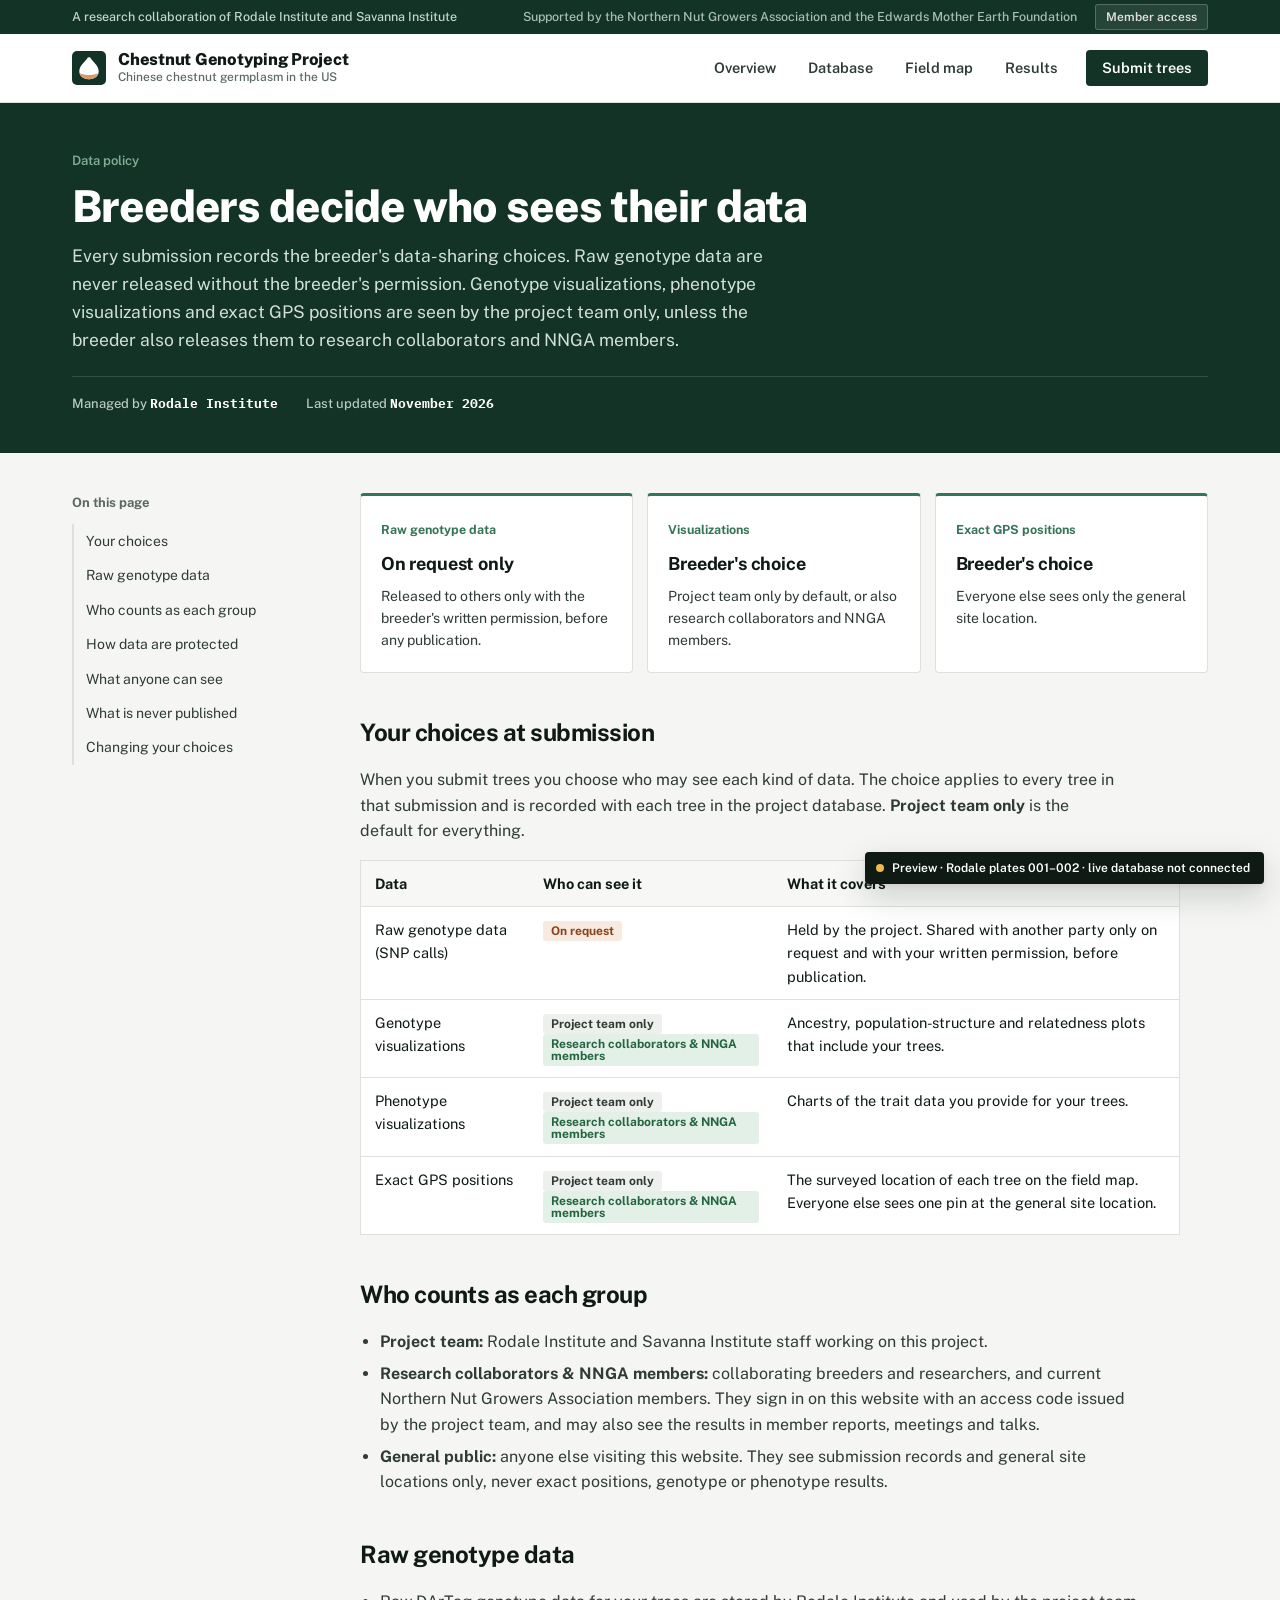
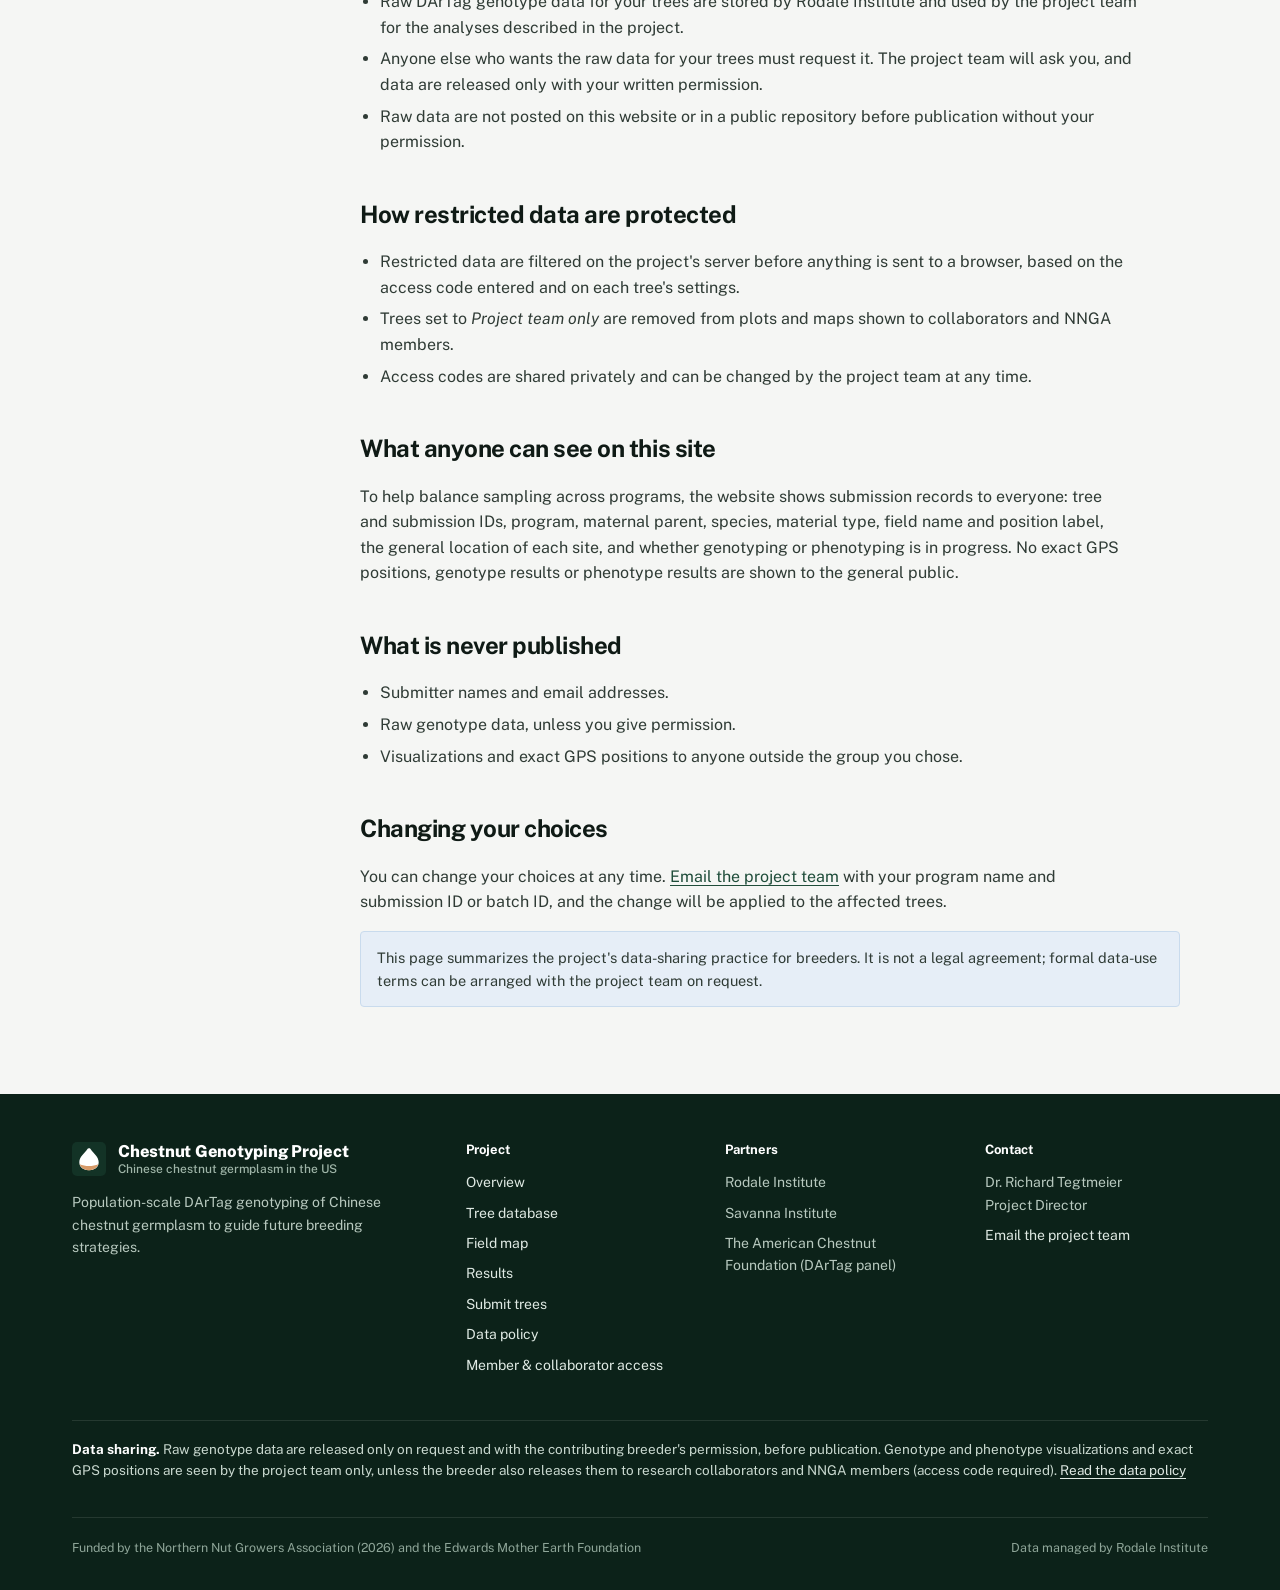
==== policy.html @ e1ad9e9c "Add files via upload" ====
<!DOCTYPE html>
<html lang="en">
<head>
<meta charset="utf-8">
<meta name="viewport" content="width=device-width, initial-scale=1">
<title>Data policy · Chestnut Genotyping Project</title>
<meta name="description" content="How breeder submissions, genotype data and phenotype data are shared in the Chinese chestnut genotyping project.">
<meta name="theme-color" content="#133326">
<link rel="icon" href="assets/favicon.svg" type="image/svg+xml">
<meta property="og:type" content="website">
<meta property="og:title" content="Data policy · Chestnut Genotyping Project">
<meta property="og:description" content="How breeder submissions, genotype data and phenotype data are shared in the Chinese chestnut genotyping project.">
<link rel="preconnect" href="https://fonts.googleapis.com"><link rel="preconnect" href="https://fonts.gstatic.com" crossorigin>
<link rel="stylesheet" href="https://fonts.googleapis.com/css2?family=IBM+Plex+Mono:wght@400;500;600&family=Public+Sans:ital,wght@0,400;0,500;0,600;0,700;0,800;1,400&display=swap">
<link rel="stylesheet" href="assets/site.css">
<script src="assets/config.js"></script>
<script src="assets/api.js"></script>
<style>
  main.container { padding-top: 40px; padding-bottom: 72px; }
  .layout { display: grid; grid-template-columns: 240px minmax(0, 1fr); gap: 48px; align-items: start; }
  .toc { position: sticky; top: calc(var(--header-h) + 28px); font-size: 14px; }
  .toc b { display: block; font-size: 13px; color: var(--muted); margin-bottom: 10px; }
  .toc a { display: block; padding: 6px 0 6px 12px; border-left: 2px solid var(--line); color: var(--ink-2); text-decoration: none; }
  .toc a:hover { border-left-color: var(--forest-3); color: var(--forest); }
  .cards { display: grid; grid-template-columns: repeat(3, minmax(0, 1fr)); gap: 14px; margin-bottom: 40px; }
  .pc { background: var(--surface); border: 1px solid var(--line); border-radius: var(--r); padding: 20px; border-top: 3px solid var(--forest-3); }
  .pc .k { font: 700 12.5px/1.2 var(--sans); color: var(--forest-3); }
  .pc h3 { margin: 8px 0 6px; font-size: 18px; }
  .pc p { margin: 0; font-size: 14px; color: var(--ink-2); }
  article h2 { font-size: 24px; margin: 40px 0 10px; scroll-margin-top: calc(var(--header-h) + 20px); }
  article h2:first-child { margin-top: 0; }
  article p, article li { color: var(--ink-2); font-size: 16px; max-width: 760px; }
  article ul { padding-left: 20px; }
  article li { margin: 6px 0; }
  table.vis { border-collapse: collapse; width: 100%; max-width: 820px; font-size: 14.5px; margin: 14px 0; background: var(--surface); border: 1px solid var(--line); }
  .vis th, .vis td { text-align: left; padding: 11px 14px; border-bottom: 1px solid var(--line); vertical-align: top; }
  .vis th { font-weight: 700; background: #f7f8f6; }
  .tag { display: inline-block; font: 700 12px/1 var(--sans); padding: 4px 8px; border-radius: 3px; }
  .tag.pub { background: var(--ok-tint); color: var(--ok); } .tag.int { background: var(--sunken); color: var(--ink-2); } .tag.req { background: var(--husk-tint); color: var(--husk-2); }
  .note { background: var(--info-tint); border: 1px solid #c9dbed; border-radius: var(--r); padding: 14px 16px; font-size: 14.5px; color: var(--ink-2); max-width: 820px; }
  @media (max-width: 900px) { .layout { grid-template-columns: 1fr; } .toc { display: none; } .cards { grid-template-columns: 1fr; } }
</style>
</head>
<body>
<header id="site-header"></header>
<section class="page-head">
  <div class="container">
    <span class="eyebrow">Data policy</span>
    <h1>Breeders decide who sees their data</h1>
    <p class="lede">Every submission records the breeder's data-sharing choices. Raw genotype data are never released without the breeder's permission. Genotype visualizations, phenotype visualizations and exact GPS positions are seen by the project team only, unless the breeder also releases them to research collaborators and NNGA members.</p>
    <div class="meta"><span>Managed by <b>Rodale Institute</b></span><span>Last updated <b>November 2026</b></span></div>
  </div>
</section>

<main class="container">
  <div class="layout">
    <nav class="toc" aria-label="On this page">
      <b>On this page</b>
      <a href="#choices">Your choices</a>
      <a href="#raw">Raw genotype data</a>
      <a href="#access">Who counts as each group</a>
      <a href="#vis">How data are protected</a>
      <a href="#public">What anyone can see</a>
      <a href="#never">What is never published</a>
      <a href="#change">Changing your choices</a>
    </nav>
    <div>
      <div class="cards">
        <div class="pc"><span class="k">Raw genotype data</span><h3>On request only</h3><p>Released to others only with the breeder's written permission, before any publication.</p></div>
        <div class="pc"><span class="k">Visualizations</span><h3>Breeder's choice</h3><p>Project team only by default, or also research collaborators and NNGA members.</p></div>
        <div class="pc"><span class="k">Exact GPS positions</span><h3>Breeder's choice</h3><p>Everyone else sees only the general site location.</p></div>
      </div>

      <article>
        <h2 id="choices">Your choices at submission</h2>
        <p>When you submit trees you choose who may see each kind of data. The choice applies to every tree in that submission and is recorded with each tree in the project database. <b>Project team only</b> is the default for everything.</p>
        <table class="vis">
          <thead><tr><th>Data</th><th>Who can see it</th><th>What it covers</th></tr></thead>
          <tbody>
            <tr><td>Raw genotype data (SNP calls)</td><td><span class="tag req">On request</span></td><td>Held by the project. Shared with another party only on request and with your written permission, before publication.</td></tr>
            <tr><td>Genotype visualizations</td><td><span class="tag int">Project team only</span> <span class="tag pub">Research collaborators &amp; NNGA members</span></td><td>Ancestry, population-structure and relatedness plots that include your trees.</td></tr>
            <tr><td>Phenotype visualizations</td><td><span class="tag int">Project team only</span> <span class="tag pub">Research collaborators &amp; NNGA members</span></td><td>Charts of the trait data you provide for your trees.</td></tr>
            <tr><td>Exact GPS positions</td><td><span class="tag int">Project team only</span> <span class="tag pub">Research collaborators &amp; NNGA members</span></td><td>The surveyed location of each tree on the field map. Everyone else sees one pin at the general site location.</td></tr>
          </tbody>
        </table>

        <h2 id="access">Who counts as each group</h2>
        <ul>
          <li><b>Project team:</b> Rodale Institute and Savanna Institute staff working on this project.</li>
          <li><b>Research collaborators &amp; NNGA members:</b> collaborating breeders and researchers, and current Northern Nut Growers Association members. They sign in on this website with an access code issued by the project team, and may also see the results in member reports, meetings and talks.</li>
          <li><b>General public:</b> anyone else visiting this website. They see submission records and general site locations only, never exact positions, genotype or phenotype results.</li>
        </ul>

<h2 id="raw">Raw genotype data</h2>
        <ul>
          <li>Raw DArTag genotype data for your trees are stored by Rodale Institute and used by the project team for the analyses described in the project.</li>
          <li>Anyone else who wants the raw data for your trees must request it. The project team will ask you, and data are released only with your written permission.</li>
          <li>Raw data are not posted on this website or in a public repository before publication without your permission.</li>
        </ul>

        <h2 id="vis">How restricted data are protected</h2>
        <ul>
          <li>Restricted data are filtered on the project's server before anything is sent to a browser, based on the access code entered and on each tree's settings.</li>
          <li>Trees set to <i>Project team only</i> are removed from plots and maps shown to collaborators and NNGA members.</li>
          <li>Access codes are shared privately and can be changed by the project team at any time.</li>
        </ul>

        <h2 id="public">What anyone can see on this site</h2>
        <p>To help balance sampling across programs, the website shows submission records to everyone: tree and submission IDs, program, maternal parent, species, material type, field name and position label, the general location of each site, and whether genotyping or phenotyping is in progress. No exact GPS positions, genotype results or phenotype results are shown to the general public.</p>

        <h2 id="never">What is never published</h2>
        <ul>
          <li>Submitter names and email addresses.</li>
          <li>Raw genotype data, unless you give permission.</li>
          <li>Visualizations and exact GPS positions to anyone outside the group you chose.</li>
        </ul>

        <h2 id="change">Changing your choices</h2>
        <p>You can change your choices at any time. <span id="contactLine">Contact the project team</span> with your program name and submission ID or batch ID, and the change will be applied to the affected trees.</p>
        <p class="note">This page summarizes the project's data-sharing practice for breeders. It is not a legal agreement; formal data-use terms can be arranged with the project team on request.</p>
      </article>
    </div>
  </div>
</main>
<footer id="site-footer"></footer>
<script src="assets/chrome.js"></script>
<script>
  var cfg = window.CHESTNUT_CONFIG || {};
  if (cfg.CONTACT_EMAIL) document.getElementById('contactLine').innerHTML = '<a href="mailto:' + cfg.CONTACT_EMAIL + '">Email the project team</a>';
</script>
</body>
</html>
---- assets/site.css ----
/* ==========================================================================
   Chestnut Genotyping Project — design system
   Type   : Public Sans (UI + headings), IBM Plex Mono (IDs, figures, data)
   Color  : deep forest primary, neutral cool greys, chestnut-husk accent for data only
   Shape  : 4px radius, 1px hairlines, no decorative shadows
   ========================================================================== */
:root {
  --ink: #0f1a15;
  --ink-2: #2f3b35;
  --muted: #5d6a63;
  --faint: #8a958f;
  --paper: #f5f6f4;
  --surface: #ffffff;
  --sunken: #eef0ed;
  --line: #dde1dd;
  --line-strong: #bfc7c1;

  --forest: #133326;        /* primary */
  --forest-2: #1f4d3a;
  --forest-3: #36745a;
  --forest-4: #7fae95;
  --sage: #e5eee8;

  --husk: #b45a22;          /* accent: highlights in data, current-state markers */
  --husk-2: #8c4317;
  --husk-tint: #f7ebe1;

  --err: #a3261b;   --err-tint: #f9e7e4;
  --warn: #7a5600;  --warn-tint: #fbf2d8;
  --info: #1f4f7a;  --info-tint: #e6eef7;
  --ok: #24653f;    --ok-tint: #e3f0e7;

  --display: "Public Sans", "Helvetica Neue", Arial, system-ui, sans-serif;
  --sans: "Public Sans", "Helvetica Neue", Arial, system-ui, sans-serif;
  --serif: var(--display);  /* kept for older selectors */
  --mono: "IBM Plex Mono", ui-monospace, SFMono-Regular, Consolas, monospace;

  --r-sm: 4px;
  --r: 4px;
  --shadow-pop: 0 12px 32px rgba(10, 24, 17, .18), 0 2px 6px rgba(10, 24, 17, .08);
  --header-h: 68px;
  --util-h: 34px;
  --max: 1200px;
}

*, *::before, *::after { box-sizing: border-box; }
html { -webkit-text-size-adjust: 100%; }
body {
  margin: 0; background: var(--paper); color: var(--ink);
  font: 400 16px/1.6 var(--sans);
  -webkit-font-smoothing: antialiased; text-rendering: optimizeLegibility;
  font-feature-settings: "tnum" 0;
}
img, svg { display: block; }
a { color: var(--forest-2); text-decoration-thickness: 1px; text-underline-offset: 3px; }
a:hover { color: var(--forest-3); }
h1, h2, h3, h4 { font-family: var(--display); color: var(--ink); }
h1 { font-weight: 800; letter-spacing: -.025em; }
h2 { font-weight: 700; letter-spacing: -.02em; }
h3 { font-weight: 700; letter-spacing: -.01em; }
code, .mono { font-family: var(--mono); }
.num, .tnum { font-variant-numeric: tabular-nums; }
:focus-visible { outline: 2px solid var(--forest-3); outline-offset: 2px; }
::selection { background: var(--sage); }

.container { max-width: var(--max); margin: 0 auto; padding: 0 32px; }
@media (max-width: 720px) { .container { padding: 0 16px; } }

/* ---------- kicker (section label) ---------- */
.eyebrow { font: 600 13px/1.3 var(--sans); color: var(--forest-3); letter-spacing: 0; text-transform: none; display: inline-block; }
.eyebrow::before { content: none; }
.on-dark .eyebrow { color: var(--forest-4); }

/* ---------- utility bar + header ---------- */
.util-bar { background: var(--forest); color: #c5d6cc; font: 500 12.5px/1 var(--sans); }
.util-bar .container { height: var(--util-h); display: flex; align-items: center; justify-content: space-between; gap: 16px; }
.util-bar a { color: #fff; text-decoration: none; }
.util-bar a:hover { text-decoration: underline; color: #fff; }
.util-bar span + span { opacity: .85; }
@media (max-width: 720px) { .util-bar { display: none; } }
@media (max-width: 1100px) { .util-bar .hide-md { display: none; } }
.util-right { display: inline-flex; align-items: center; gap: 18px; }
.access-btn { background: rgba(255,255,255,.1); border: 1px solid rgba(255,255,255,.25); color: #fff; font: 600 12px/1 var(--sans); padding: 6px 10px; border-radius: 3px; cursor: pointer; display: inline-flex; align-items: center; gap: 6px; }
.access-btn:hover { background: rgba(255,255,255,.18); }
.access-btn .dot-on { width: 7px; height: 7px; border-radius: 50%; background: #7bd389; display: block; }
.access-modal { position: fixed; inset: 0; background: rgba(10,20,15,.5); display: grid; place-items: center; padding: 16px; z-index: 3000; }
.access-modal[hidden] { display: none; }
.access-card { background: #fff; border-radius: var(--r); padding: 26px 26px 20px; max-width: 440px; width: 100%; box-shadow: var(--shadow-pop); }
.access-card h3 { margin: 0 0 8px; font-size: 20px; }
.access-card p { margin: 0 0 14px; font-size: 14.5px; color: var(--ink-2); }
.access-card input { font-family: var(--mono); }
.acc-actions { display: flex; justify-content: flex-end; gap: 8px; margin-top: 16px; }
.acc-err { color: var(--err) !important; margin: 8px 0 0 !important; font-size: 13.5px !important; }
.acc-small { font-size: 12.5px !important; color: var(--muted) !important; margin: 14px 0 0 !important; }
.locked { border: 1px solid var(--line); background: var(--surface); border-radius: var(--r); padding: 28px; display: flex; gap: 16px; align-items: flex-start; }
.locked svg { width: 28px; height: 28px; color: var(--forest-3); flex: none; }
.locked h4 { margin: 0 0 4px; font-size: 16px; }
.locked p { margin: 0 0 12px; color: var(--ink-2); font-size: 14.5px; }

.site-header { position: sticky; top: 0; z-index: 50; background: var(--surface); border-bottom: 1px solid var(--line); }
.site-header .container { height: var(--header-h); display: flex; align-items: center; gap: 28px; }
.brand { display: flex; align-items: center; gap: 12px; text-decoration: none; color: var(--ink); min-width: 0; }
.brand:hover { color: var(--ink); }
.brand-mark { width: 34px; height: 34px; flex: none; }
.brand-text { display: flex; flex-direction: column; line-height: 1.1; min-width: 0; }
.brand-name { font: 800 16.5px/1.1 var(--display); letter-spacing: -.015em; white-space: nowrap; }
.brand-sub { font: 500 12px/1.3 var(--sans); color: var(--muted); white-space: nowrap; margin-top: 2px; }
.site-nav { margin-left: auto; display: flex; align-items: center; gap: 4px; }
.site-nav a {
  position: relative; display: block; padding: 10px 14px; color: var(--ink-2); text-decoration: none;
  font: 600 14.5px/1 var(--sans); border-radius: var(--r-sm);
}
.site-nav a:hover { color: var(--ink); background: var(--sunken); }
.site-nav a[aria-current="page"] { color: var(--forest); }
.site-nav a[aria-current="page"]::after { content: ""; position: absolute; left: 14px; right: 14px; bottom: -15px; height: 3px; background: var(--forest-3); }
.site-nav a.nav-cta { background: var(--forest); color: #fff; margin-left: 10px; padding: 11px 16px; }
.site-nav a.nav-cta:hover { background: var(--forest-2); color: #fff; }
.site-nav a.nav-cta[aria-current="page"]::after { display: none; }
.nav-toggle { display: none; margin-left: auto; background: none; border: 1px solid var(--line-strong); border-radius: var(--r-sm); padding: 8px 12px; font: 600 13px var(--sans); color: var(--ink); cursor: pointer; }
@media (max-width: 860px) {
  .brand-sub { display: none; }
  .nav-toggle { display: block; }
  .site-nav { display: none; position: absolute; top: var(--header-h); left: 0; right: 0; flex-direction: column; align-items: stretch; background: #fff; border-bottom: 1px solid var(--line); padding: 8px 16px 16px; box-shadow: var(--shadow-pop); }
  .site-nav.open { display: flex; }
  .site-nav a { padding: 13px 10px; font-size: 15.5px; }
  .site-nav a[aria-current="page"]::after { left: 0; right: auto; top: 10px; bottom: 10px; width: 3px; height: auto; }
  .site-nav a.nav-cta { margin: 8px 0 0; text-align: center; }
}

/* ---------- page heading (inner pages) ---------- */
.page-head { background: var(--forest); color: #fff; }
.page-head .container { padding-top: 44px; padding-bottom: 40px; }
.page-head .eyebrow { color: var(--forest-4); }
.page-head h1 { color: #fff; font-size: clamp(30px, 4vw, 44px); line-height: 1.08; margin: 10px 0 12px; max-width: 860px; }
.page-head .lede { font-size: 17.5px; color: #d3e0d8; max-width: 740px; margin: 0; }
.page-head .meta { display: flex; flex-wrap: wrap; gap: 8px 28px; margin-top: 22px; padding-top: 18px; border-top: 1px solid rgba(255,255,255,.14); font: 500 13px/1.4 var(--sans); color: #b9cbc0; }
.page-head .meta b { color: #fff; font-weight: 700; font-family: var(--mono); }

/* ---------- section scaffolding ---------- */
.section { padding: 76px 0; }
.section.white { background: var(--surface); }
.section + .section { border-top: 1px solid var(--line); }
.section-head { display: grid; grid-template-columns: minmax(0, 5fr) minmax(0, 7fr); gap: 48px; align-items: end; margin-bottom: 36px; }
.section-head h2 { font-size: clamp(26px, 3vw, 36px); line-height: 1.12; margin: 6px 0 0; }
.section-head p { margin: 0; color: var(--ink-2); font-size: 16.5px; max-width: 640px; }
@media (max-width: 900px) { .section { padding: 56px 0; } .section-head { grid-template-columns: 1fr; gap: 12px; } }

/* ---------- buttons ---------- */
.btn {
  display: inline-flex; align-items: center; justify-content: center; gap: 8px;
  font: 700 14.5px/1 var(--sans); padding: 12px 20px; min-height: 44px;
  border-radius: var(--r-sm); border: 1px solid var(--forest); background: var(--forest); color: #fff; cursor: pointer; text-decoration: none;
  transition: background .12s, border-color .12s, color .12s;
}
.btn:hover { background: var(--forest-2); border-color: var(--forest-2); color: #fff; }
.btn.secondary { background: var(--surface); color: var(--forest); border-color: var(--line-strong); }
.btn.secondary:hover { border-color: var(--forest); color: var(--forest); }
.btn.ghost { background: transparent; border-color: transparent; color: var(--forest-2); padding: 8px 10px; min-height: 0; }
.btn.ghost:hover { background: var(--sunken); color: var(--forest); }
.btn.light { background: #fff; border-color: #fff; color: var(--forest); }
.btn.light:hover { background: var(--sage); border-color: var(--sage); color: var(--forest); }
.btn.outline-light { background: transparent; border-color: rgba(255,255,255,.45); color: #fff; }
.btn.outline-light:hover { border-color: #fff; background: rgba(255,255,255,.06); color: #fff; }
.btn.big { font-size: 15.5px; padding: 15px 24px; min-height: 52px; }
.btn:disabled { opacity: .42; cursor: not-allowed; }
.btn svg { width: 16px; height: 16px; }

/* ---------- forms ---------- */
label { display: block; font: 600 13.5px/1.3 var(--sans); color: var(--ink-2); margin-bottom: 6px; }
label .req { color: var(--err); }
input[type=text], input[type=email], input[type=number], input[type=search], select, textarea {
  width: 100%; font: 400 15px/1.35 var(--sans); color: var(--ink);
  padding: 11px 12px; border: 1px solid var(--line-strong); border-radius: var(--r-sm); background: #fff;
  transition: border-color .12s, box-shadow .12s;
}
input:hover, select:hover, textarea:hover { border-color: var(--faint); }
input:focus, select:focus, textarea:focus { outline: none; border-color: var(--forest-3); box-shadow: 0 0 0 3px rgba(54,116,90,.2); }
input[type=checkbox], input[type=radio] { accent-color: var(--forest-2); width: 16px; height: 16px; margin: 0; vertical-align: -3px; }
select { appearance: none; padding-right: 36px; background-image: url("data:image/svg+xml,%3Csvg xmlns='http://www.w3.org/2000/svg' width='12' height='8' viewBox='0 0 12 8'%3E%3Cpath d='M1 1.5l5 5 5-5' fill='none' stroke='%235d6a63' stroke-width='1.6'/%3E%3C/svg%3E"); background-repeat: no-repeat; background-position: right 12px center; }
.check { display: inline-flex; align-items: center; gap: 8px; font: 400 14px/1.3 var(--sans); color: var(--ink-2); margin: 0; cursor: pointer; }

/* ---------- segmented control ---------- */
.segmented { display: inline-flex; flex-wrap: wrap; border: 1px solid var(--line-strong); border-radius: var(--r-sm); overflow: hidden; background: #fff; }
.segmented button { font: 600 13.5px/1 var(--sans); color: var(--ink-2); background: none; border: 0; border-right: 1px solid var(--line-strong); padding: 10px 14px; cursor: pointer; }
.segmented button:last-child { border-right: 0; }
.segmented button:hover { background: var(--sunken); }
.segmented button[aria-pressed="true"] { background: var(--forest); color: #fff; }

/* ---------- misc ---------- */
.panel-card { background: var(--surface); border: 1px solid var(--line); border-radius: var(--r); }
.rule { border: 0; border-top: 1px solid var(--line); margin: 24px 0; }
.muted { color: var(--muted); }
.small { font-size: 13.5px; }

/* ---------- footer ---------- */
.site-footer { background: #0c2219; color: #b8c9bf; }
.site-footer .container { padding-top: 48px; padding-bottom: 32px; display: grid; grid-template-columns: 1.6fr 1fr 1fr 1fr; gap: 36px; }
.site-footer h4 { font: 700 13px/1.2 var(--sans); color: #fff; margin: 0 0 14px; }
.site-footer p { margin: 0 0 8px; font-size: 14px; }
.site-footer a { color: #dfe9e3; text-decoration: none; }
.site-footer a:hover { color: #fff; text-decoration: underline; }
.site-footer .brand { color: #fff; margin-bottom: 14px; }
.site-footer .brand-sub { color: #9fb5a8; }
.site-footer .privacy-line { grid-column: 1 / -1; border-top: 1px solid rgba(255,255,255,.1); padding-top: 18px; font-size: 13.5px; color: #c9d8cf; line-height: 1.55; }
.site-footer .privacy-line b { color: #fff; }
.site-footer .privacy-line a { text-decoration: underline; }
.site-footer .legal { grid-column: 1 / -1; border-top: 1px solid rgba(255,255,255,.1); padding-top: 20px; font-size: 12.5px; color: #8fa699; display: flex; flex-wrap: wrap; justify-content: space-between; gap: 8px 24px; }
@media (max-width: 860px) { .site-footer .container { grid-template-columns: 1fr 1fr; gap: 28px; } .site-footer .container > div:first-child { grid-column: 1 / -1; } }

/* ---------- preview banner (set by api.js) ---------- */
.demo-banner { position: fixed; right: 16px; bottom: 16px; z-index: 9999; display: flex; align-items: center; gap: 8px; background: var(--ink); color: #fff; padding: 9px 14px 9px 11px; border-radius: var(--r-sm); font: 600 12px/1.2 var(--sans); box-shadow: var(--shadow-pop); max-width: calc(100vw - 32px); }
.demo-banner i { width: 8px; height: 8px; border-radius: 50%; background: #f2b84b; display: block; flex: none; }

/* full-width header for app-style pages (map) */
.app .site-header .container, .app .util-bar .container { max-width: none; padding: 0 20px; }

/* ---------- shared data-viz chrome ---------- */
.viz-tip { position: fixed; z-index: 2000; pointer-events: none; background: var(--ink); color: #fff; padding: 8px 11px; border-radius: var(--r-sm); font: 500 12.5px/1.45 var(--sans); box-shadow: var(--shadow-pop); max-width: 280px; }
.viz-tip b { font-weight: 700; }
.viz-tip .m { font-family: var(--mono); font-size: 12px; color: #cfe0d6; }
.pill { display: inline-flex; align-items: center; gap: 6px; padding: 3px 9px; border-radius: 99px; font: 600 12px/1.4 var(--sans); background: var(--sunken); color: var(--ink-2); white-space: nowrap; }
.pill::before { content: ""; width: 6px; height: 6px; border-radius: 50%; background: currentColor; }
.pill.accepted { background: var(--ok-tint); color: var(--ok); }
.pill.pending { background: var(--warn-tint); color: var(--warn); }
.pill.hold { background: var(--husk-tint); color: var(--husk-2); }
.pill.not-selected { background: var(--sunken); color: var(--muted); }
.swatch { display: inline-block; width: 10px; height: 10px; border-radius: 2px; flex: none; }
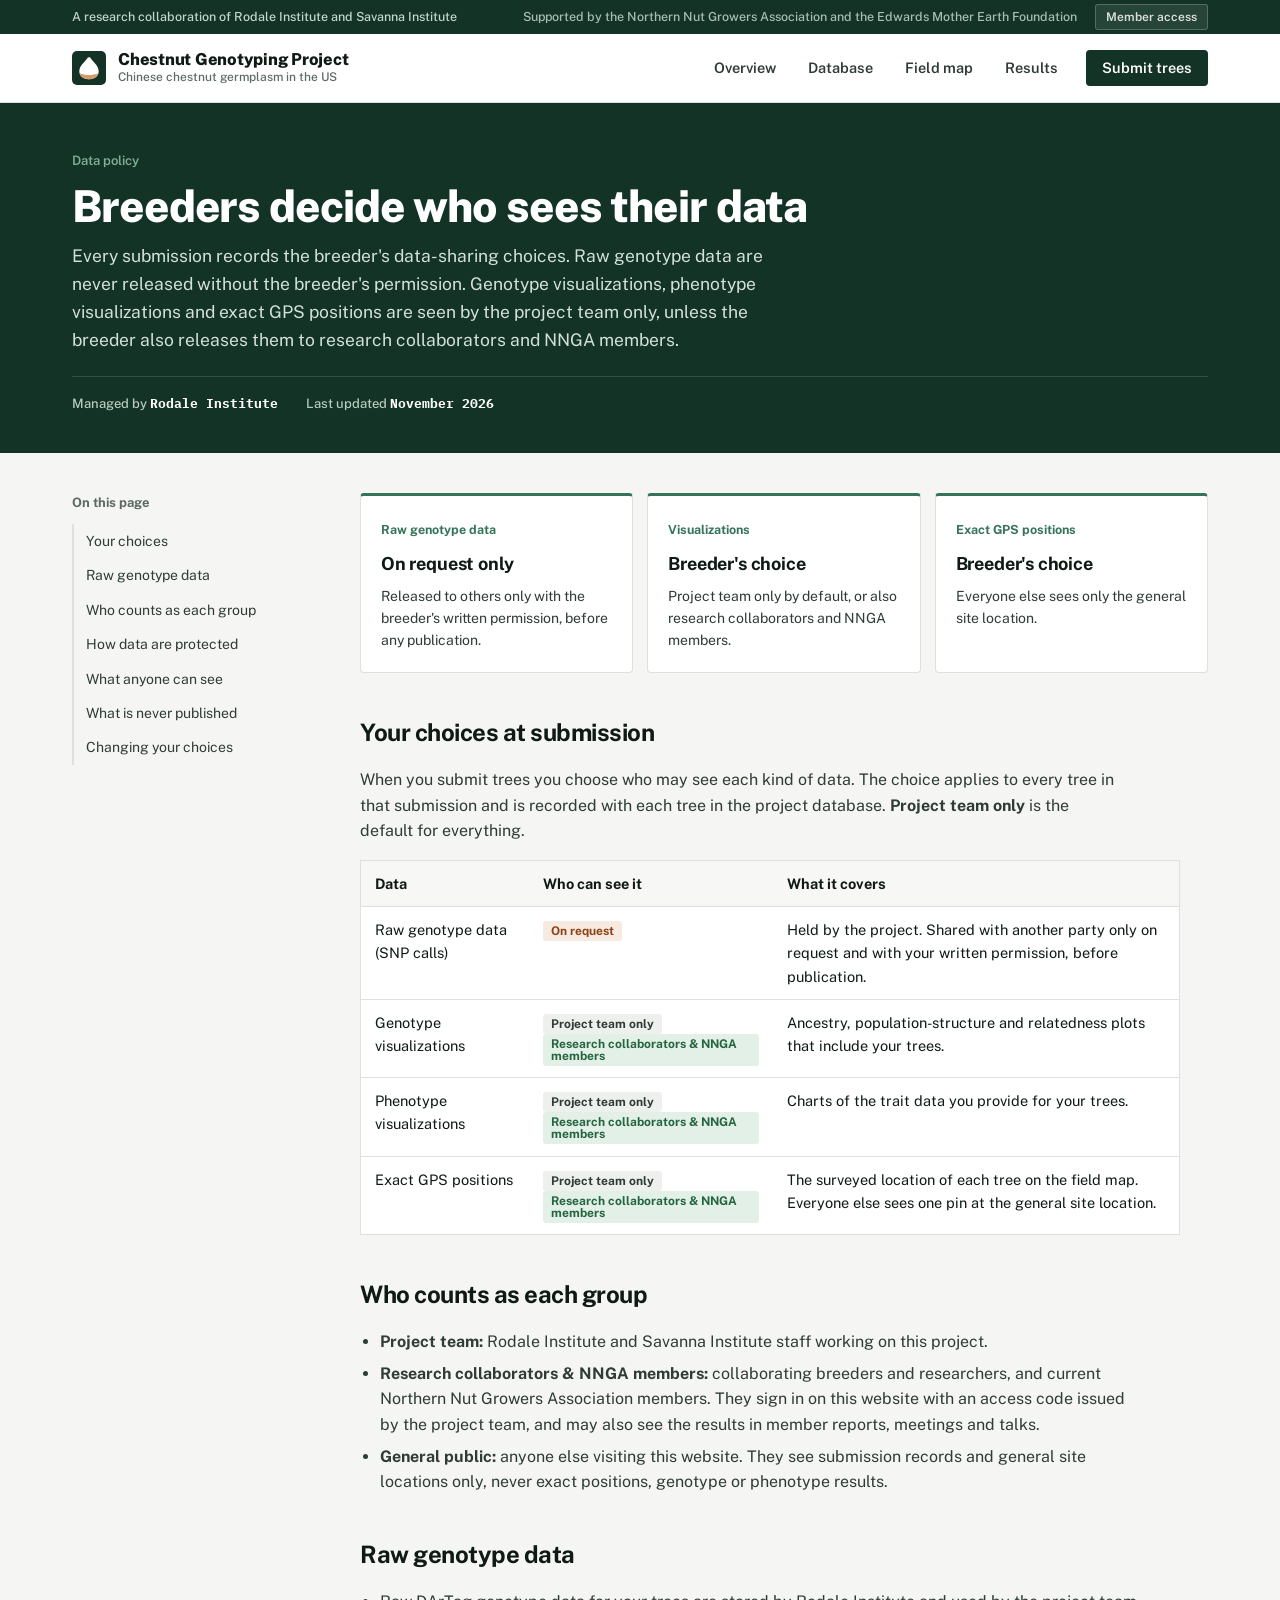
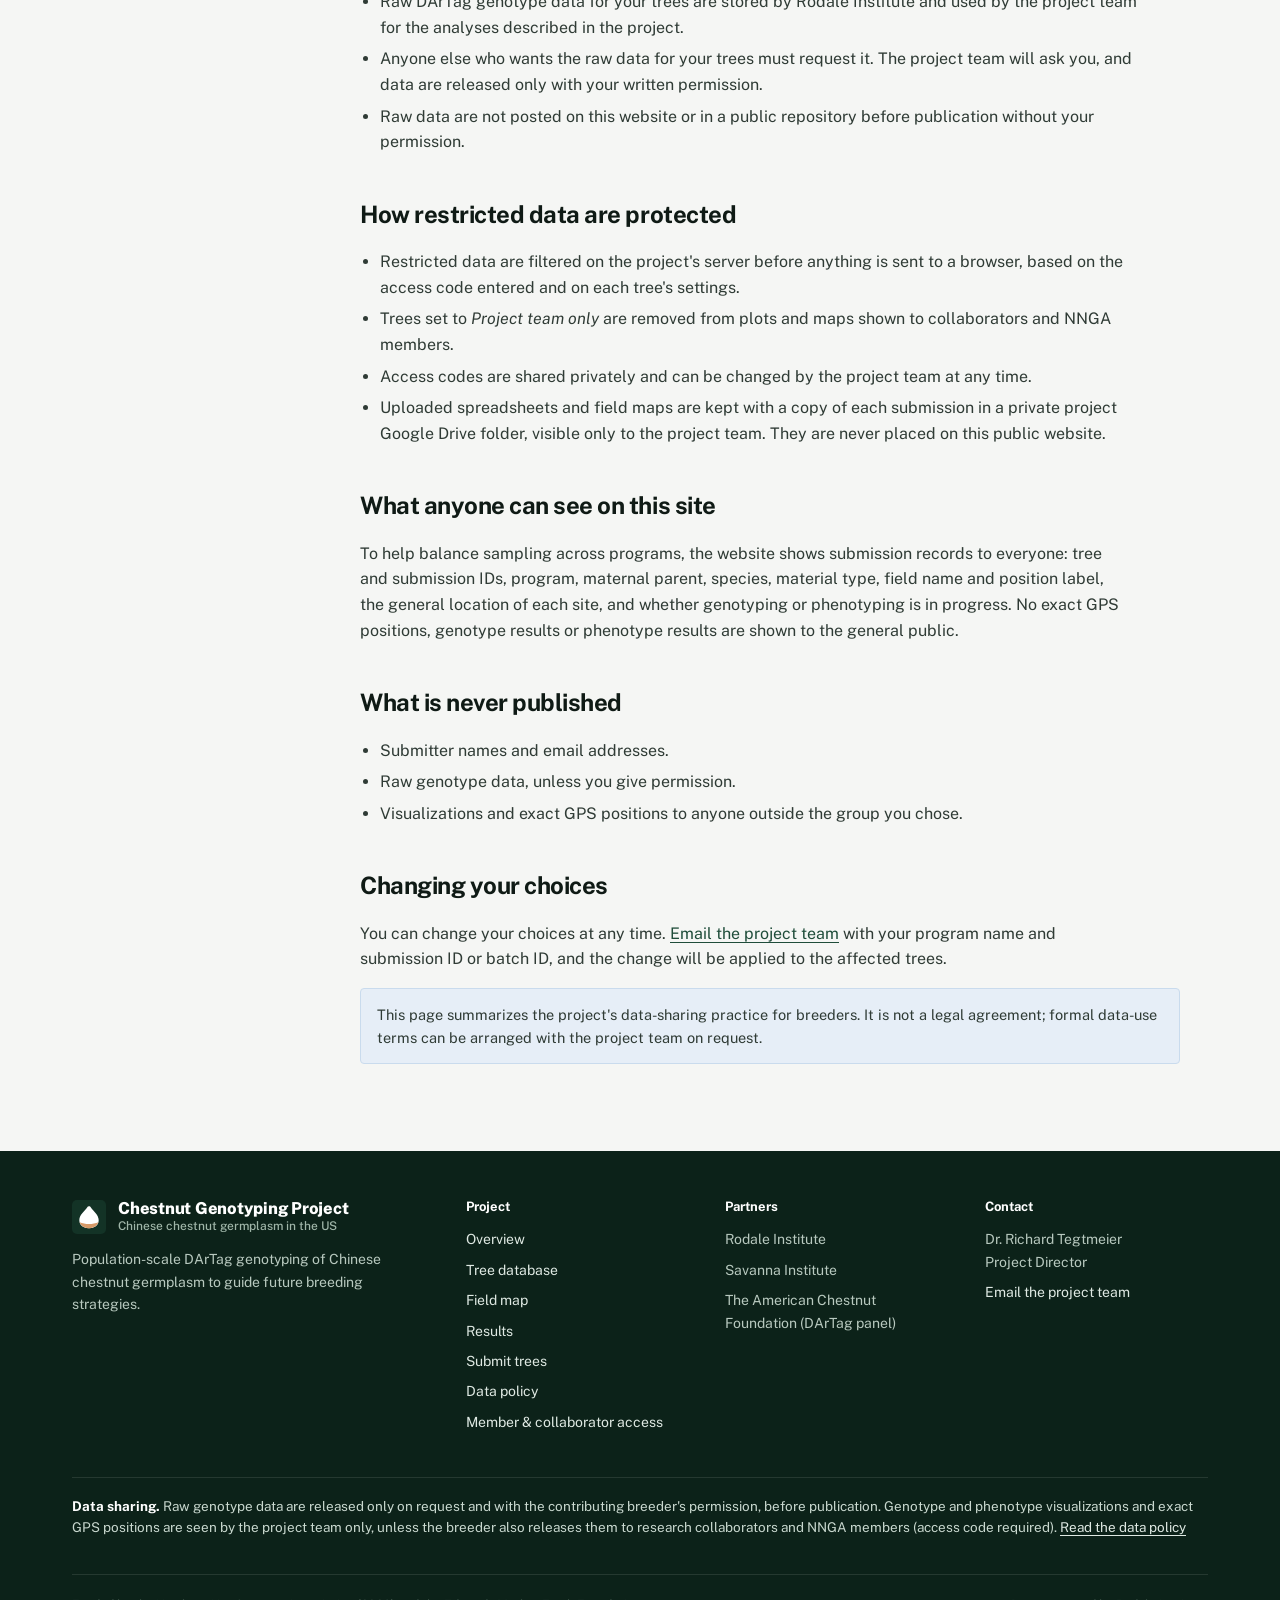
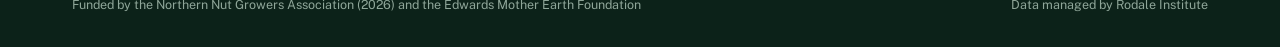
==== commit e55b95c3: "Add files via upload" ====
--- a/policy.html
+++ b/policy.html
@@ -103,6 +103,7 @@
           <li>Restricted data are filtered on the project's server before anything is sent to a browser, based on the access code entered and on each tree's settings.</li>
           <li>Trees set to <i>Project team only</i> are removed from plots and maps shown to collaborators and NNGA members.</li>
           <li>Access codes are shared privately and can be changed by the project team at any time.</li>
+          <li>Uploaded spreadsheets and field maps are kept with a copy of each submission in a private project Google Drive folder, visible only to the project team. They are never placed on this public website.</li>
         </ul>
 
         <h2 id="public">What anyone can see on this site</h2>
